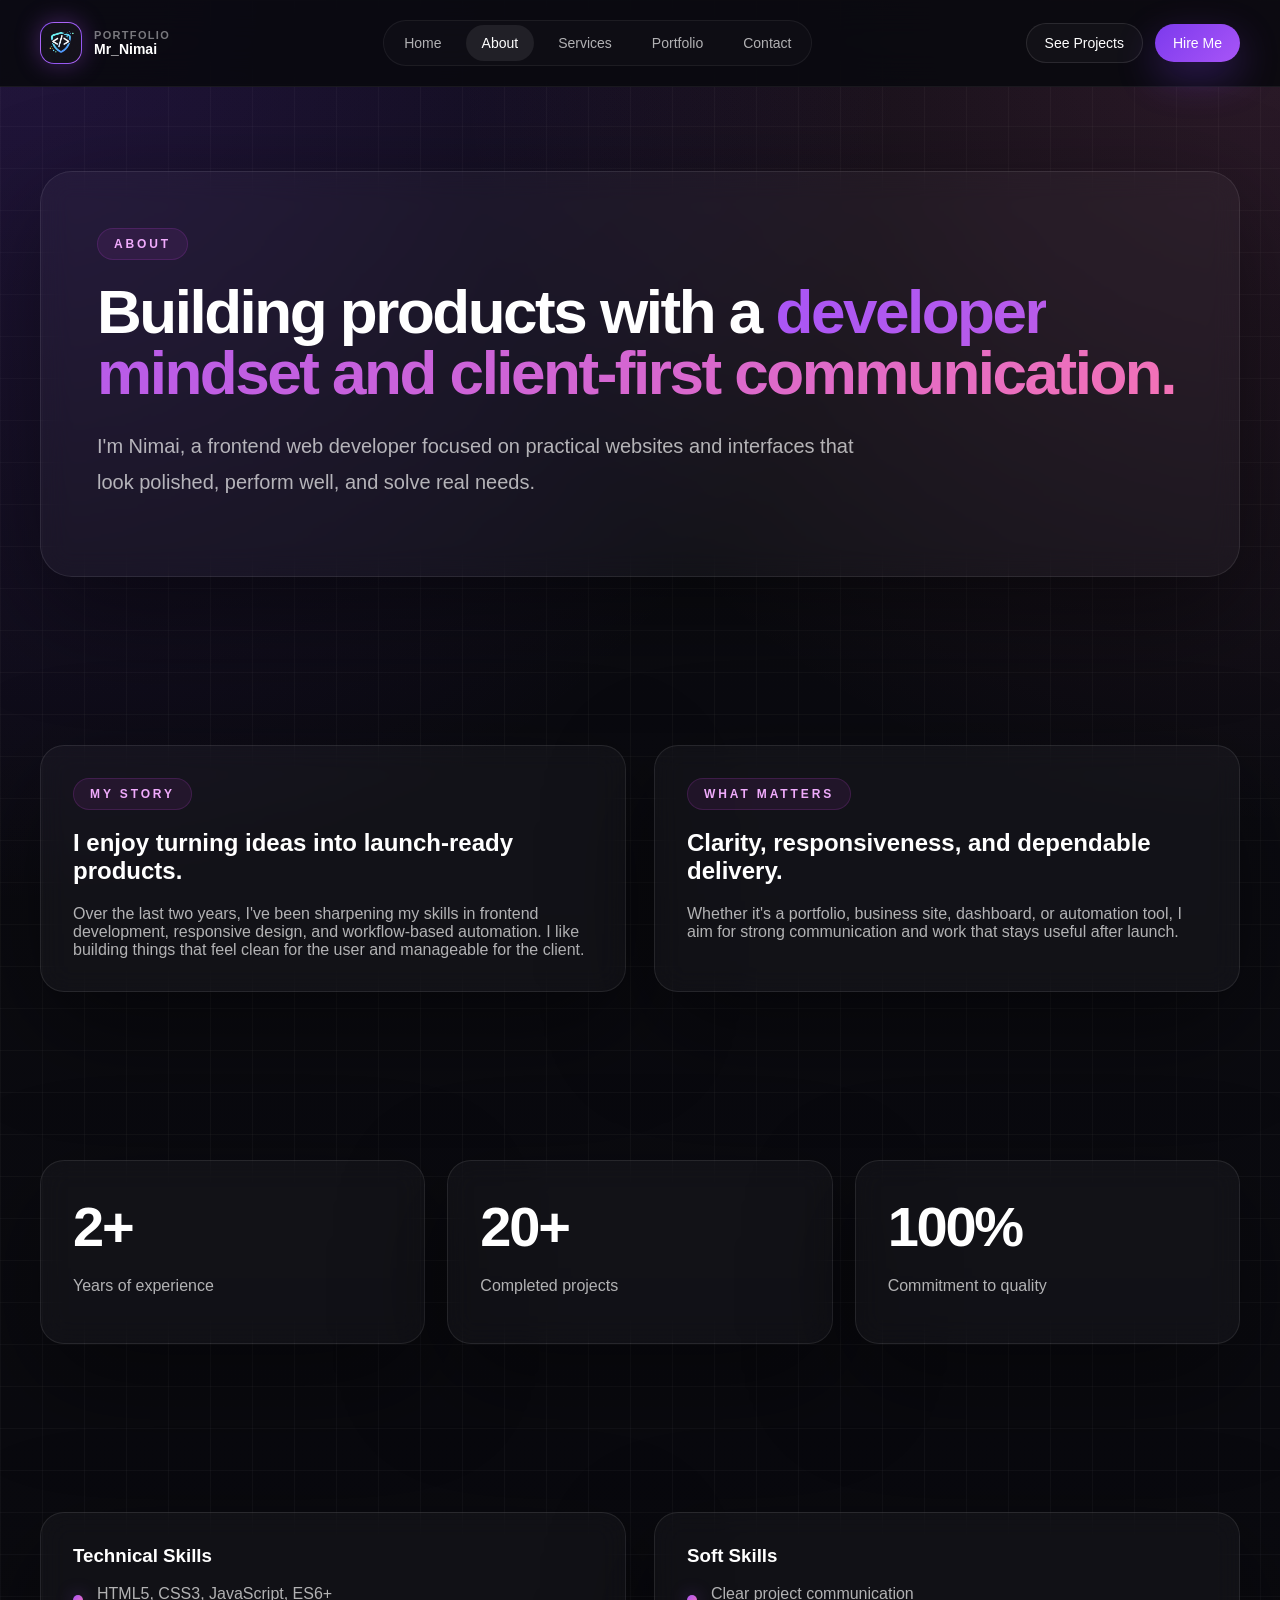
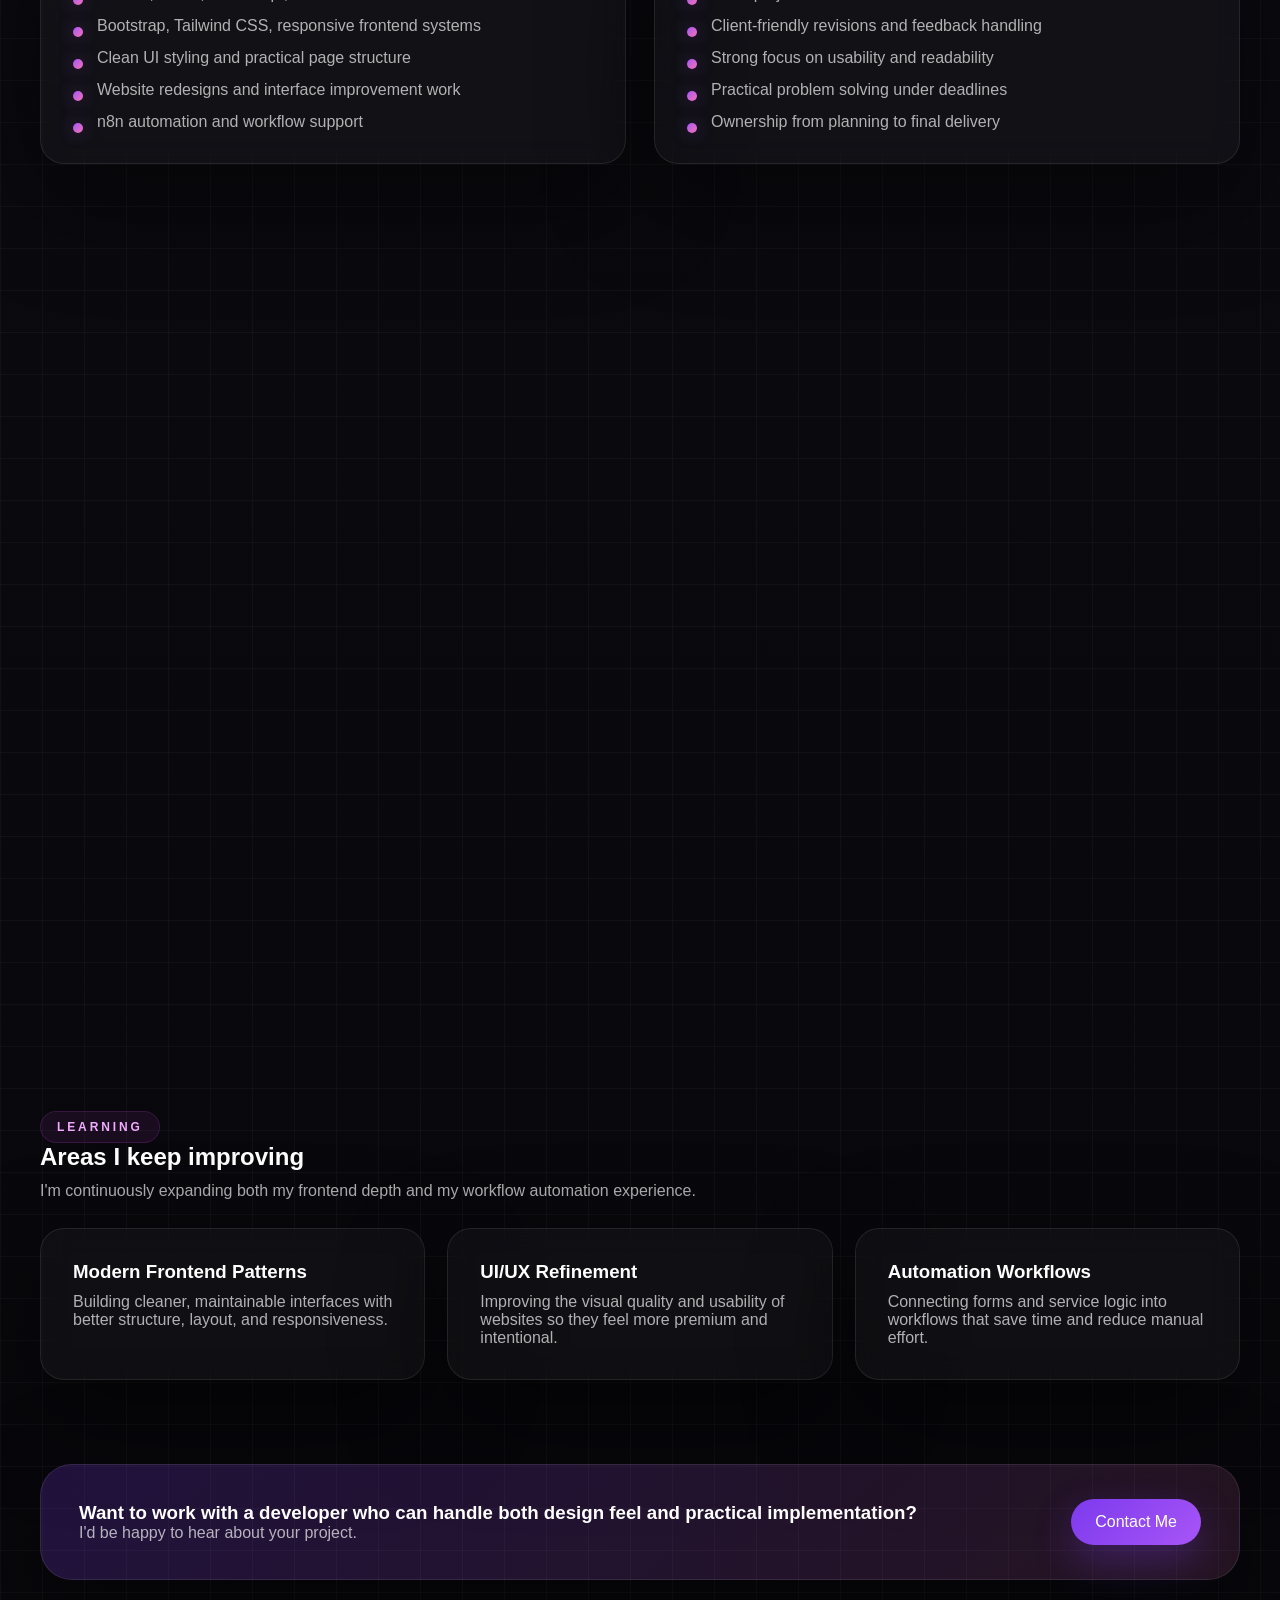
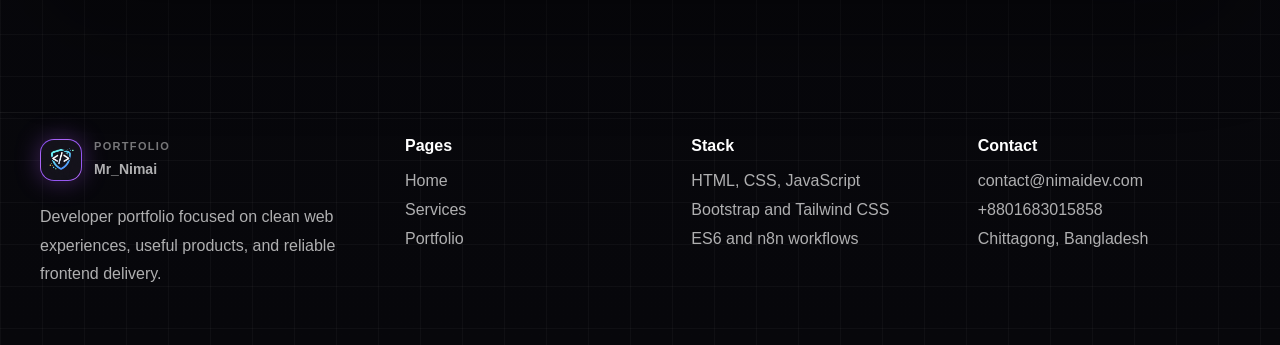
==== about.html @ 8b7a9dd3 "Initial portfolio website" ====
<!DOCTYPE html>
<html lang="en">
<head>
    <meta charset="UTF-8">
    <meta name="viewport" content="width=device-width, initial-scale=1.0">
    <title>About | Nimai Dev</title>
    <link rel="stylesheet" href="style.css">
</head>
<body>
    <header class="site-header" id="siteHeader">
        <div class="container bar">
            <a href="index.html" class="brand">
                <span class="brand-mark"><img src="My Logo.png" alt="Nimai Dev logo"></span>
                <span class="brand-copy"><small>Portfolio</small>Mr_Nimai</span>
            </a>
            <nav class="nav" aria-label="Primary navigation">
                <a href="index.html" class="nav-link">Home</a>
                <a href="about.html" class="nav-link active">About</a>
                <a href="service.html" class="nav-link">Services</a>
                <a href="Portfolio.html" class="nav-link">Portfolio</a>
                <a href="contact.html" class="nav-link">Contact</a>
            </nav>
            <div class="header-actions">
                <a href="Portfolio.html" class="button secondary small">See Projects</a>
                <a href="contact.html" class="button primary small">Hire Me</a>
            </div>
            <button class="mobile-menu-btn" id="mobileMenuBtn" type="button" aria-expanded="false" aria-controls="mobileNavPanel" aria-label="Open navigation">
                <span></span><span></span><span></span>
            </button>
        </div>
        <div class="mobile-nav-panel" id="mobileNavPanel">
            <div class="container mobile-nav-inner">
                <nav class="mobile-nav-links" aria-label="Mobile navigation">
                    <a href="index.html" class="mobile-nav-link">Home</a>
                    <a href="about.html" class="mobile-nav-link active">About</a>
                    <a href="service.html" class="mobile-nav-link">Services</a>
                    <a href="Portfolio.html" class="mobile-nav-link">Portfolio</a>
                    <a href="contact.html" class="mobile-nav-link">Contact</a>
                </nav>
                <div class="mobile-nav-actions">
                    <a href="Portfolio.html" class="button secondary">See Projects</a>
                    <a href="contact.html" class="button primary">Hire Me</a>
                </div>
            </div>
        </div>
    </header>

    <main>
        <section class="section">
            <div class="container">
                <div class="page-shell reveal">
                    <div class="eyebrow">About</div>
                    <h1 class="page-title">Building products with a <span class="gradient-text">developer mindset and client-first communication.</span></h1>
                    <p class="lead">I'm Nimai, a frontend web developer focused on practical websites and interfaces that look polished, perform well, and solve real needs.</p>
                </div>
            </div>
        </section>

        <section class="section">
            <div class="container about-grid">
                <article class="card reveal">
                    <div class="eyebrow">My Story</div>
                    <h2>I enjoy turning ideas into launch-ready products.</h2>
                    <p class="section-copy">Over the last two years, I've been sharpening my skills in frontend development, responsive design, and workflow-based automation. I like building things that feel clean for the user and manageable for the client.</p>
                </article>
                <article class="card reveal">
                    <div class="eyebrow">What Matters</div>
                    <h2>Clarity, responsiveness, and dependable delivery.</h2>
                    <p class="section-copy">Whether it's a portfolio, business site, dashboard, or automation tool, I aim for strong communication and work that stays useful after launch.</p>
                </article>
            </div>
        </section>

        <section class="section">
            <div class="container stats-grid">
                <div class="stat-card reveal">
                    <h3>2+</h3>
                    <p>Years of experience</p>
                </div>
                <div class="stat-card reveal">
                    <h3>20+</h3>
                    <p>Completed projects</p>
                </div>
                <div class="stat-card reveal">
                    <h3>100%</h3>
                    <p>Commitment to quality</p>
                </div>
            </div>
        </section>

        <section class="section">
            <div class="container split-grid">
                <article class="card reveal">
                    <h3>Technical Skills</h3>
                    <ul class="list-check">
                        <li>HTML5, CSS3, JavaScript, ES6+</li>
                        <li>Bootstrap, Tailwind CSS, responsive frontend systems</li>
                        <li>Clean UI styling and practical page structure</li>
                        <li>Website redesigns and interface improvement work</li>
                        <li>n8n automation and workflow support</li>
                    </ul>
                </article>
                <article class="card reveal">
                    <h3>Soft Skills</h3>
                    <ul class="list-check">
                        <li>Clear project communication</li>
                        <li>Client-friendly revisions and feedback handling</li>
                        <li>Strong focus on usability and readability</li>
                        <li>Practical problem solving under deadlines</li>
                        <li>Ownership from planning to final delivery</li>
                    </ul>
                </article>
            </div>
        </section>

        <section class="section">
            <div class="container">
                <div class="section-heading reveal">
                    <div class="eyebrow">Journey</div>
                    <h2>How my work has evolved</h2>
                    <p>I've been steadily growing from website building into more complete frontend work with stronger interface systems and automation support.</p>
                </div>
                <div class="timeline">
                    <article class="timeline-item reveal">
                        <span class="timeline-meta">2024 - Present</span>
                        <h3>Frontend and automation projects</h3>
                        <p>Developing portfolio sites, service pages, dashboards, and n8n-based workflow support with a focus on modern delivery.</p>
                    </article>
                    <article class="timeline-item reveal">
                        <span class="timeline-meta">2023 - 2024</span>
                        <h3>Frontend specialization</h3>
                        <p>Improving UI structure, responsive layouts, and component-driven design while shipping websites for practice and client-facing work.</p>
                    </article>
                    <article class="timeline-item reveal">
                        <span class="timeline-meta">2022 - 2023</span>
                        <h3>Foundation building</h3>
                        <p>Focused on HTML, CSS, JavaScript, and the fundamentals of frontend web development.</p>
                    </article>
                </div>
            </div>
        </section>

        <section class="section">
            <div class="container">
                <div class="section-heading reveal">
                    <div class="eyebrow">Learning</div>
                    <h2>Areas I keep improving</h2>
                    <p>I'm continuously expanding both my frontend depth and my workflow automation experience.</p>
                </div>
                <div class="card-grid">
                    <article class="card reveal"><h3>Modern Frontend Patterns</h3><p>Building cleaner, maintainable interfaces with better structure, layout, and responsiveness.</p></article>
                    <article class="card reveal"><h3>UI/UX Refinement</h3><p>Improving the visual quality and usability of websites so they feel more premium and intentional.</p></article>
                    <article class="card reveal"><h3>Automation Workflows</h3><p>Connecting forms and service logic into workflows that save time and reduce manual effort.</p></article>
                </div>
            </div>
        </section>

        <section class="section cta-strip">
            <div class="container">
                <div class="cta-inner reveal">
                    <div>
                        <h3>Want to work with a developer who can handle both design feel and practical implementation?</h3>
                        <p class="spacer-top">I'd be happy to hear about your project.</p>
                    </div>
                    <a href="contact.html" class="button primary">Contact Me</a>
                </div>
            </div>
        </section>
    </main>

    <footer class="site-footer">
        <div class="container footer-grid">
            <div>
                <a href="index.html" class="brand">
                    <span class="brand-mark"><img src="My Logo.png" alt="Nimai Dev logo"></span>
                    <span class="brand-copy"><small>Portfolio</small>Mr_Nimai</span>
                </a>
                <p class="spacer-top footer-copy">Developer portfolio focused on clean web experiences, useful products, and reliable frontend delivery.</p>
            </div>
            <div>
                <h4>Pages</h4>
                <a href="index.html">Home</a><br>
                <a href="service.html">Services</a><br>
                <a href="Portfolio.html">Portfolio</a>
            </div>
            <div>
                <h4>Stack</h4>
                <span>HTML, CSS, JavaScript</span><br>
                <span>Bootstrap and Tailwind CSS</span><br>
                <span>ES6 and n8n workflows</span>
            </div>
            <div>
                <h4>Contact</h4>
                <a href="mailto:contact@nimaidev.com">contact@nimaidev.com</a><br>
                <a href="tel:+8801683015858">+8801683015858</a><br>
                <span>Chittagong, Bangladesh</span>
            </div>
        </div>
    </footer>

    <script src="script.js"></script>
</body>
</html>
---- style.css ----
:root {
  --bg: #07070b;
  --bg-soft: #0d0d14;
  --panel: rgba(255, 255, 255, 0.03);
  --panel-strong: rgba(255, 255, 255, 0.06);
  --border: rgba(255, 255, 255, 0.09);
  --text: #ffffff;
  --muted: rgba(255, 255, 255, 0.68);
  --muted-2: rgba(255, 255, 255, 0.45);
  --accent-1: #7c3aed;
  --accent-2: #a855f7;
  --accent-3: #f472b6;
  --success: #34d399;
  --warning: #f59e0b;
  --shadow: 0 35px 110px rgba(0, 0, 0, 0.45);
  --radius-lg: 2rem;
  --radius-md: 1.5rem;
  --radius-sm: 1rem;
  --max: 1200px;
}

* {
  box-sizing: border-box;
}

html {
  scroll-behavior: smooth;
  -webkit-text-size-adjust: 100%;
}

body {
  margin: 0;
  min-height: 100vh;
  overflow-x: hidden;
  color: var(--text);
  font-family: "Segoe UI", Tahoma, Geneva, Verdana, sans-serif;
  background-color: var(--bg);
  background-image:
    radial-gradient(circle at top left, rgba(124, 58, 237, 0.2), transparent 24%),
    radial-gradient(circle at top right, rgba(244, 114, 182, 0.14), transparent 22%),
    linear-gradient(rgba(255, 255, 255, 0.03) 1px, transparent 1px),
    linear-gradient(90deg, rgba(255, 255, 255, 0.03) 1px, transparent 1px),
    linear-gradient(180deg, #0c0c12 0%, #07070b 100%);
  background-size: auto, auto, 42px 42px, 42px 42px, auto;
}

a {
  color: inherit;
  text-decoration: none;
}

img {
  display: block;
  max-width: 100%;
}

button,
input,
textarea {
  font: inherit;
}

.container {
  width: min(var(--max), calc(100% - 48px));
  margin: 0 auto;
}

.site-header {
  position: sticky;
  top: 0;
  z-index: 50;
  border-bottom: 1px solid rgba(255, 255, 255, 0.06);
  backdrop-filter: blur(18px);
  background: rgba(9, 9, 15, 0.9);
}

.site-header.scrolled {
  box-shadow: 0 20px 60px rgba(0, 0, 0, 0.35);
}

.bar,
.footer-bar {
  display: flex;
  align-items: center;
  justify-content: space-between;
  gap: 24px;
  padding: 20px 0;
}

.brand {
  display: inline-flex;
  align-items: center;
  gap: 12px;
  min-width: 0;
  font-size: 14px;
  font-weight: 700;
}

.brand-mark {
  width: 42px;
  height: 42px;
  border-radius: 14px;
  overflow: hidden;
  border: 1px solid rgba(255, 255, 255, 0.12);
  background: linear-gradient(135deg, var(--accent-1), var(--accent-2));
  box-shadow: 0 0 24px rgba(168, 85, 247, 0.35);
  flex-shrink: 0;
}

.brand-mark img {
  width: 100%;
  height: 100%;
  object-fit: cover;
}

.brand-copy small {
  display: block;
  color: var(--muted-2);
  font-size: 11px;
  font-weight: 600;
  letter-spacing: 0.12em;
  text-transform: uppercase;
}

.nav {
  display: flex;
  align-items: center;
  gap: 8px;
  padding: 4px;
  border: 1px solid rgba(255, 255, 255, 0.06);
  border-radius: 999px;
  background: rgba(255, 255, 255, 0.02);
}

.nav-link {
  padding: 10px 16px;
  border-radius: 999px;
  color: rgba(255, 255, 255, 0.68);
  font-size: 14px;
  transition: 0.2s ease;
}

.nav-link.active,
.nav-link:hover {
  color: var(--text);
  background: rgba(255, 255, 255, 0.08);
}

.header-actions {
  display: flex;
  align-items: center;
  gap: 12px;
}

.mobile-menu-btn {
  display: none;
  width: 48px;
  height: 48px;
  align-items: center;
  justify-content: center;
  flex-direction: column;
  gap: 5px;
  border: 1px solid rgba(255, 255, 255, 0.1);
  border-radius: 14px;
  background: rgba(255, 255, 255, 0.03);
  color: var(--text);
}

.mobile-menu-btn span {
  width: 18px;
  height: 2px;
  border-radius: 999px;
  background: currentColor;
}

.mobile-nav-panel {
  display: none;
  padding: 0 0 20px;
  border-top: 1px solid rgba(255, 255, 255, 0.06);
}

.mobile-nav-panel.active {
  display: block;
}

.mobile-nav-inner {
  padding-top: 16px;
}

.mobile-nav-links,
.mobile-nav-actions {
  display: grid;
  gap: 12px;
}

.mobile-nav-actions {
  margin-top: 16px;
}

.mobile-nav-link {
  display: block;
  padding: 14px 16px;
  border-radius: 18px;
  border: 1px solid rgba(255, 255, 255, 0.08);
  background: rgba(255, 255, 255, 0.03);
  color: rgba(255, 255, 255, 0.8);
}

.mobile-nav-link.active {
  color: var(--text);
  background: rgba(255, 255, 255, 0.08);
}

.button,
.btn,
button[type="submit"] {
  display: inline-flex;
  align-items: center;
  justify-content: center;
  gap: 8px;
  padding: 14px 24px;
  border: 0;
  border-radius: 999px;
  cursor: pointer;
  transition: 0.2s ease;
}

.button.primary,
.btn-primary {
  color: var(--text);
  background: linear-gradient(135deg, var(--accent-1), var(--accent-2));
  box-shadow: 0 15px 40px rgba(124, 58, 237, 0.32);
}

.button.primary:hover,
.btn-primary:hover {
  filter: brightness(1.08);
}

.button.secondary,
.btn-secondary,
.btn-outline {
  color: var(--text);
  background: rgba(255, 255, 255, 0.03);
  border: 1px solid rgba(255, 255, 255, 0.1);
}

.button.secondary:hover,
.btn-secondary:hover,
.btn-outline:hover {
  background: rgba(255, 255, 255, 0.08);
}

.button.small {
  padding: 11px 18px;
  font-size: 14px;
}

main {
  padding-bottom: 48px;
}

.section {
  padding: 84px 0;
}

.hero-card,
.card,
.feature-card,
.service-card,
.contact-card,
.pricing-card,
.stat-card,
.timeline-item,
.faq-item,
.project-card,
.panel-card,
.skill-badge,
.info-item {
  border: 1px solid var(--border);
  background: var(--panel);
  backdrop-filter: blur(14px);
  box-shadow: var(--shadow);
}

.hero-card,
.page-shell {
  border-radius: var(--radius-lg);
}

.card,
.feature-card,
.service-card,
.contact-card,
.pricing-card,
.stat-card,
.timeline-item,
.faq-item,
.project-card,
.panel-card,
.skill-badge,
.info-item {
  border-radius: var(--radius-md);
}

.hero-card,
.page-shell {
  padding: 56px;
}

.eyebrow {
  display: inline-flex;
  padding: 8px 16px;
  border-radius: 999px;
  border: 1px solid rgba(217, 70, 239, 0.16);
  background: rgba(217, 70, 239, 0.08);
  color: #f0abfc;
  font-size: 12px;
  font-weight: 700;
  letter-spacing: 0.24em;
  text-transform: uppercase;
}

.hero-grid,
.split-grid,
.contact-grid,
.about-grid {
  display: grid;
  gap: 28px;
}

.hero-grid {
  grid-template-columns: minmax(0, 1.3fr) minmax(320px, 0.7fr);
  align-items: center;
}

.split-grid,
.about-grid,
.contact-grid {
  grid-template-columns: repeat(2, minmax(0, 1fr));
}

.grid-3,
.grid-4,
.stats-grid,
.skills-grid,
.services-grid,
.projects-grid,
.card-grid {
  display: grid;
  gap: 22px;
}

.grid-3,
.services-grid,
.projects-grid,
.card-grid {
  grid-template-columns: repeat(3, minmax(0, 1fr));
}

.grid-4,
.skills-grid {
  grid-template-columns: repeat(4, minmax(0, 1fr));
}

.stats-grid {
  grid-template-columns: repeat(3, minmax(0, 1fr));
}

.hero-title,
.page-title {
  margin: 22px 0 0;
  font-size: clamp(42px, 7vw, 78px);
  line-height: 0.98;
  letter-spacing: -0.04em;
}

.page-title {
  font-size: clamp(38px, 6vw, 62px);
}

.gradient-text,
.highlight {
  background: linear-gradient(135deg, var(--accent-2), var(--accent-3));
  -webkit-background-clip: text;
  background-clip: text;
  color: transparent;
}

.lead,
.section-copy,
.muted,
p {
  color: var(--muted);
}

.lead {
  max-width: 760px;
  margin-top: 24px;
  font-size: 20px;
  line-height: 1.8;
}

.hero-actions,
.inline-actions,
.mini-stats,
.filter-buttons,
.social-links,
.project-tags,
.stack-list,
.footer-social {
  display: flex;
  flex-wrap: wrap;
  gap: 12px;
}

.mini-stats {
  margin-top: 28px;
}

.mini-stats span,
.stack-list span,
.project-tags span,
.pill {
  display: inline-flex;
  align-items: center;
  gap: 8px;
  padding: 10px 14px;
  border-radius: 999px;
  border: 1px solid rgba(255, 255, 255, 0.08);
  background: rgba(255, 255, 255, 0.03);
  color: rgba(255, 255, 255, 0.78);
  font-size: 14px;
}

.hero-visual {
  position: relative;
}

.portrait-shell {
  padding: 22px;
}

.portrait-frame {
  aspect-ratio: 4 / 4.5;
  overflow: hidden;
  border-radius: 28px;
  background: linear-gradient(135deg, rgba(124, 58, 237, 0.18), rgba(244, 114, 182, 0.08));
}

.portrait-frame img {
  width: 100%;
  height: 100%;
  object-fit: contain;
}

.floating-card {
  position: absolute;
  right: -12px;
  bottom: 24px;
  width: min(260px, 85%);
  padding: 22px;
}

.floating-card h3,
.section-heading h2,
.card h3,
.feature-card h3,
.service-card h3,
.project-info h3,
.faq-header h3,
.stat-card h3,
.timeline-item h3 {
  margin: 0 0 10px;
  color: var(--text);
  line-height: 1.2;
}

.section-heading {
  max-width: 720px;
  margin-bottom: 28px;
}

.section-heading.center,
.center-shell {
  text-align: center;
  margin-left: auto;
  margin-right: auto;
}

.section-heading p,
.card p,
.feature-card p,
.service-card p,
.contact-card p,
.project-info p,
.timeline-item p,
.faq-content p,
.info-item p,
.footer-copy {
  margin: 0;
}

.feature-card,
.service-card,
.project-card,
.contact-card,
.panel-card,
.info-item {
  padding: 28px;
}

.card,
.pricing-card,
.timeline-item,
.faq-item,
.stat-card {
  padding: 32px;
}

.icon-badge {
  width: 54px;
  height: 54px;
  display: inline-flex;
  align-items: center;
  justify-content: center;
  margin-bottom: 18px;
  border-radius: 18px;
  background: linear-gradient(135deg, rgba(124, 58, 237, 0.25), rgba(244, 114, 182, 0.15));
  color: #f3e8ff;
  font-size: 24px;
  box-shadow: 0 0 28px rgba(168, 85, 247, 0.18);
}

.skills-grid .skill-badge {
  padding: 18px;
  text-align: center;
}

.skill-badge img {
  width: 42px;
  height: 42px;
  object-fit: contain;
  margin: 0 auto 14px;
}

.skill-badge h3 {
  margin: 0;
  font-size: 15px;
}

.list-check,
.list {
  margin: 18px 0 0;
  padding: 0;
  list-style: none;
}

.list-check li,
.list li {
  position: relative;
  margin-top: 14px;
  padding-left: 24px;
  color: var(--muted);
}

.list-check li::before,
.list li::before {
  content: "";
  position: absolute;
  left: 0;
  top: 10px;
  width: 10px;
  height: 10px;
  border-radius: 999px;
  background: linear-gradient(135deg, var(--accent-2), var(--accent-3));
  box-shadow: 0 0 18px rgba(168, 85, 247, 0.4);
}

.stat-card h3 {
  font-size: clamp(34px, 5vw, 56px);
  letter-spacing: -0.04em;
}

.timeline {
  display: grid;
  gap: 20px;
}

.timeline-meta {
  display: inline-block;
  margin-bottom: 12px;
  color: #f0abfc;
  font-size: 13px;
  font-weight: 700;
  letter-spacing: 0.12em;
  text-transform: uppercase;
}

.faq-header {
  display: flex;
  align-items: center;
  justify-content: space-between;
  gap: 16px;
  cursor: pointer;
}

.faq-toggle {
  flex-shrink: 0;
  font-size: 24px;
  color: #f0abfc;
  transition: transform 0.2s ease;
}

.faq-content {
  display: none;
  padding-top: 16px;
}

.faq-item.active .faq-content {
  display: block;
}

.faq-item.active .faq-toggle {
  transform: rotate(45deg);
}

.contact-form {
  display: grid;
  gap: 16px;
}

.form-group {
  display: grid;
  gap: 8px;
}

.form-group label {
  color: rgba(255, 255, 255, 0.9);
  font-size: 14px;
  font-weight: 600;
}

.form-group input,
.form-group textarea {
  width: 100%;
  padding: 16px 18px;
  border: 1px solid rgba(255, 255, 255, 0.1);
  border-radius: 18px;
  color: var(--text);
  background: rgba(255, 255, 255, 0.03);
  outline: none;
}

.form-group input:focus,
.form-group textarea:focus {
  border-color: rgba(168, 85, 247, 0.8);
  box-shadow: 0 0 0 3px rgba(168, 85, 247, 0.15);
}

.filter-buttons {
  justify-content: center;
}

.filter-btn {
  padding: 12px 18px;
  border-radius: 999px;
  border: 1px solid rgba(255, 255, 255, 0.08);
  background: rgba(255, 255, 255, 0.03);
  color: rgba(255, 255, 255, 0.72);
}

.filter-btn.active,
.filter-btn:hover {
  color: var(--text);
  background: rgba(255, 255, 255, 0.08);
}

.project-card {
  overflow: hidden;
  padding: 0;
}

.project-card.hidden {
  display: none;
}

.project-image {
  position: relative;
  height: 220px;
  overflow: hidden;
  background: linear-gradient(135deg, rgba(124, 58, 237, 0.35), rgba(59, 130, 246, 0.18));
}

.project-image img {
  width: 100%;
  height: 100%;
  object-fit: cover;
  transition: transform 0.35s ease;
}

.project-card:hover .project-image img {
  transform: scale(1.04);
}

.project-overlay {
  position: absolute;
  inset: 0;
  display: flex;
  align-items: end;
  padding: 20px;
  background: linear-gradient(180deg, transparent, rgba(0, 0, 0, 0.72));
}

.project-info {
  padding: 24px;
}

.project-tags {
  margin-top: 18px;
}

.page-shell {
  border: 1px solid var(--border);
  background: var(--panel);
  backdrop-filter: blur(14px);
  box-shadow: var(--shadow);
}

.cta-strip {
  padding-top: 0;
}

.cta-inner {
  display: flex;
  align-items: center;
  justify-content: space-between;
  gap: 24px;
  padding: 34px 38px;
  border-radius: var(--radius-lg);
  border: 1px solid var(--border);
  background: linear-gradient(135deg, rgba(124, 58, 237, 0.22), rgba(244, 114, 182, 0.12));
  box-shadow: var(--shadow);
}

.cta-inner h3,
.cta-inner p {
  margin: 0;
}

.site-footer {
  padding: 24px 0 56px;
  border-top: 1px solid rgba(255, 255, 255, 0.06);
}

.footer-grid {
  display: grid;
  grid-template-columns: 1.3fr repeat(3, minmax(0, 1fr));
  gap: 24px;
}

.site-footer h4 {
  margin: 0 0 12px;
}

.site-footer a,
.site-footer span,
.site-footer p {
  color: var(--muted);
  line-height: 1.8;
}

.spacer-top {
  margin-top: 18px;
}

.text-center {
  text-align: center;
}

.reveal {
  opacity: 0;
  transform: translateY(18px);
  transition: opacity 0.5s ease, transform 0.5s ease;
}

.reveal.visible {
  opacity: 1;
  transform: translateY(0);
}

/* Legacy compatibility for admin and older portfolio pages */
.header {
  position: sticky;
  top: 0;
  z-index: 50;
  border-bottom: 1px solid rgba(255, 255, 255, 0.06);
  backdrop-filter: blur(18px);
  background: rgba(9, 9, 15, 0.9);
}

.navbar {
  padding: 20px 0;
}

.nav-wrapper {
  display: flex;
  align-items: center;
  justify-content: space-between;
  gap: 24px;
}

.logo {
  display: inline-flex;
  align-items: center;
  gap: 12px;
  color: var(--text);
  font-size: 14px;
  font-weight: 700;
}

.logo-icon img {
  width: 42px;
  height: 42px;
  border-radius: 14px;
  object-fit: cover;
  border: 1px solid rgba(255, 255, 255, 0.12);
  background: linear-gradient(135deg, var(--accent-1), var(--accent-2));
}

.nav-menu {
  display: flex;
  align-items: center;
  gap: 8px;
  padding: 4px;
  border: 1px solid rgba(255, 255, 255, 0.06);
  border-radius: 999px;
  background: rgba(255, 255, 255, 0.02);
}

.page-header {
  padding: 84px 0 40px;
}

.page-header-content {
  width: min(var(--max), calc(100% - 48px));
  margin: 0 auto;
  padding: 44px;
  border: 1px solid var(--border);
  border-radius: var(--radius-lg);
  background: var(--panel);
  backdrop-filter: blur(14px);
  box-shadow: var(--shadow);
}

.footer {
  padding: 24px 0 56px;
  border-top: 1px solid rgba(255, 255, 255, 0.06);
}

.footer-content {
  width: min(var(--max), calc(100% - 48px));
  margin: 0 auto;
  display: grid;
  grid-template-columns: repeat(4, minmax(0, 1fr));
  gap: 24px;
}

.footer-section h3,
.footer-section h4 {
  margin: 0 0 12px;
  color: var(--text);
}

.footer-section p,
.footer-section a,
.footer-section li {
  color: var(--muted);
}

.footer-section ul {
  margin: 0;
  padding: 0;
  list-style: none;
}

@media (max-width: 1080px) {
  .hero-grid,
  .split-grid,
  .about-grid,
  .contact-grid,
  .grid-3,
  .grid-4,
  .stats-grid,
  .skills-grid,
  .services-grid,
  .projects-grid,
  .card-grid,
  .footer-grid {
    grid-template-columns: repeat(2, minmax(0, 1fr));
  }

  .footer-grid {
    grid-template-columns: repeat(2, minmax(0, 1fr));
  }

  .footer-content {
    grid-template-columns: repeat(2, minmax(0, 1fr));
  }
}

@media (max-width: 860px) {
  .nav,
  .header-actions {
    display: none;
  }

  .mobile-menu-btn {
    display: inline-flex;
  }

  .nav-menu {
    display: none;
  }

  .nav-menu.active {
    display: grid;
    position: absolute;
    top: calc(100% + 12px);
    right: 24px;
    left: 24px;
    padding: 16px;
    border-radius: 24px;
    background: rgba(9, 9, 15, 0.96);
  }

  .hero-card,
  .page-shell {
    padding: 32px;
  }

  .hero-grid,
  .split-grid,
  .about-grid,
  .contact-grid,
  .grid-3,
  .grid-4,
  .stats-grid,
  .skills-grid,
  .services-grid,
  .projects-grid,
  .card-grid,
  .footer-grid {
    grid-template-columns: 1fr;
  }

  .footer-content {
    grid-template-columns: 1fr;
    width: min(var(--max), calc(100% - 28px));
  }

  .floating-card {
    position: static;
    width: 100%;
    margin-top: 18px;
  }

  .cta-inner {
    flex-direction: column;
    align-items: flex-start;
  }
}

@media (max-width: 560px) {
  .container {
    width: min(var(--max), calc(100% - 28px));
  }

  .section {
    padding: 68px 0;
  }

  .hero-card,
  .page-shell,
  .card,
  .feature-card,
  .service-card,
  .contact-card,
  .pricing-card,
  .stat-card,
  .timeline-item,
  .faq-item,
  .panel-card,
  .info-item {
    padding: 24px;
  }

  .hero-title,
  .page-title {
    letter-spacing: -0.03em;
  }

  .lead {
    font-size: 18px;
  }

  .button,
  .btn,
  button[type="submit"] {
    width: 100%;
  }

  .hero-actions,
  .inline-actions,
  .social-links,
  .filter-buttons {
    flex-direction: column;
  }
}
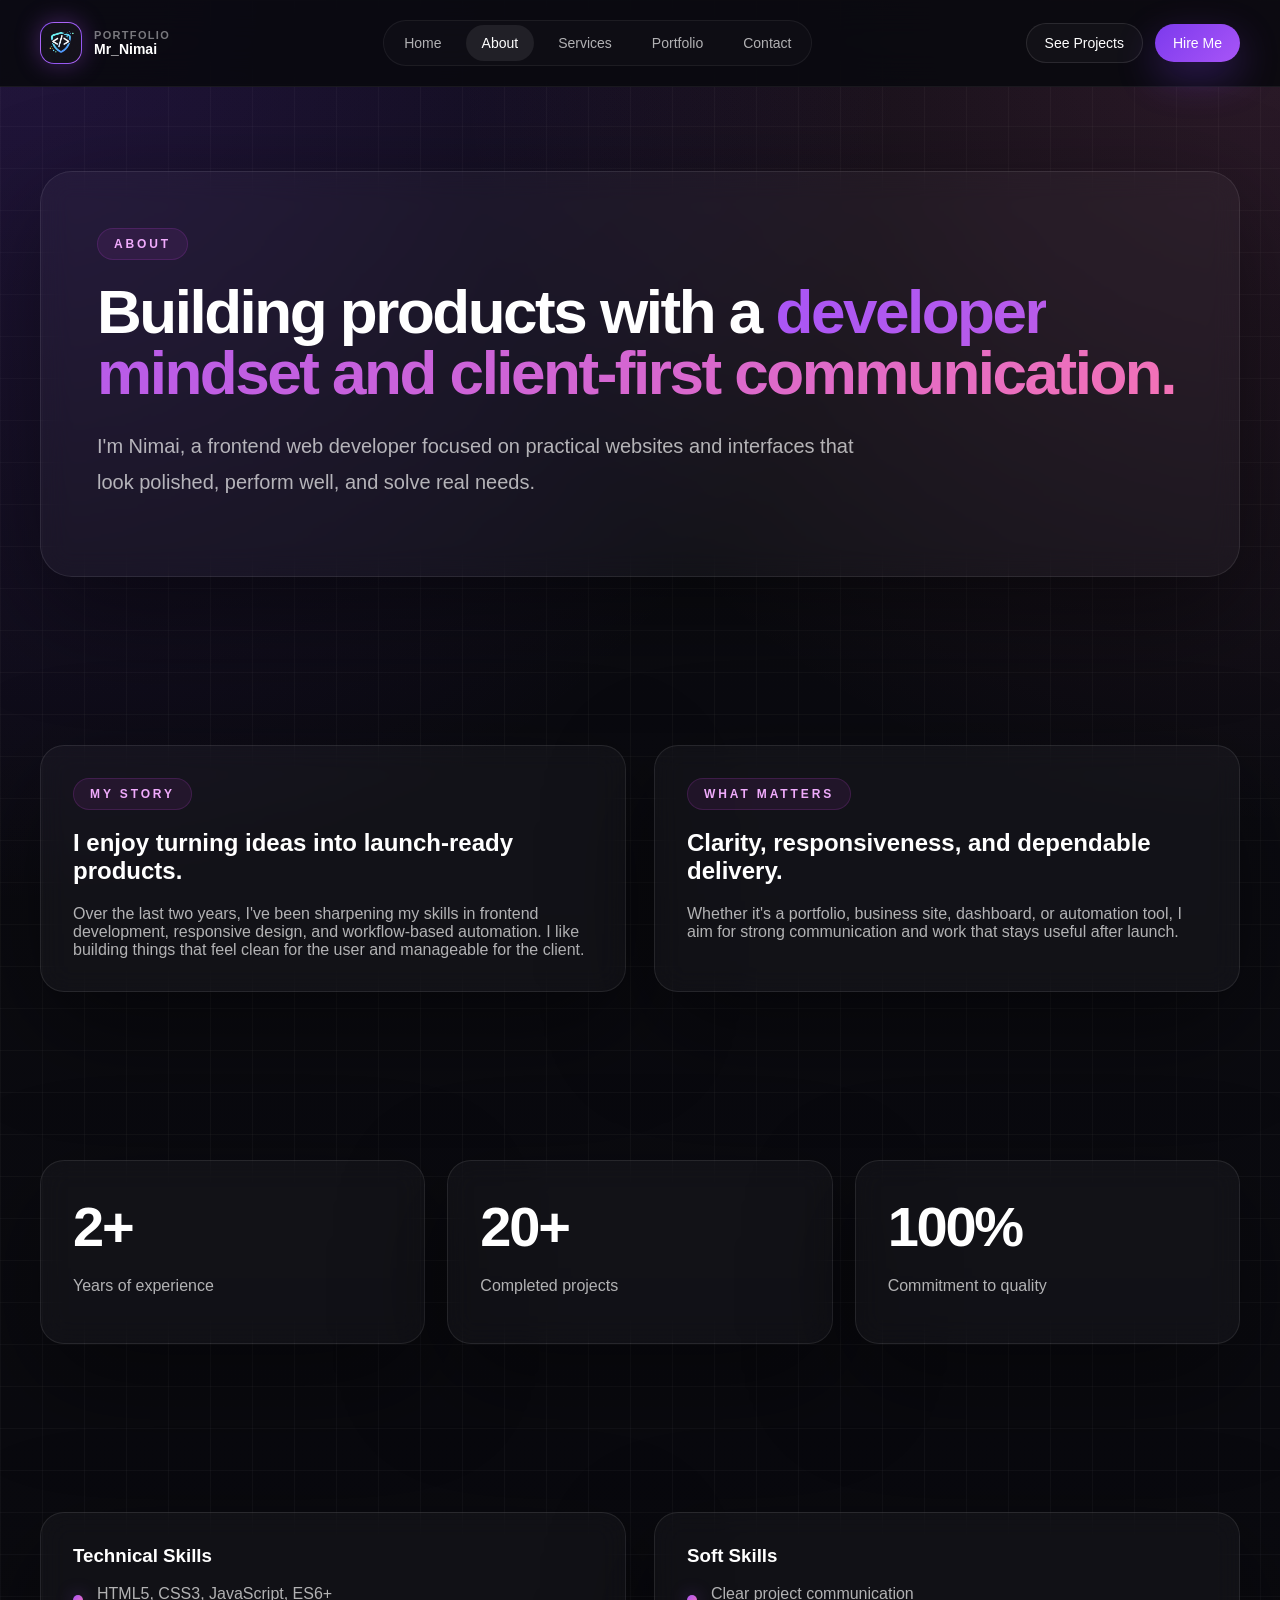
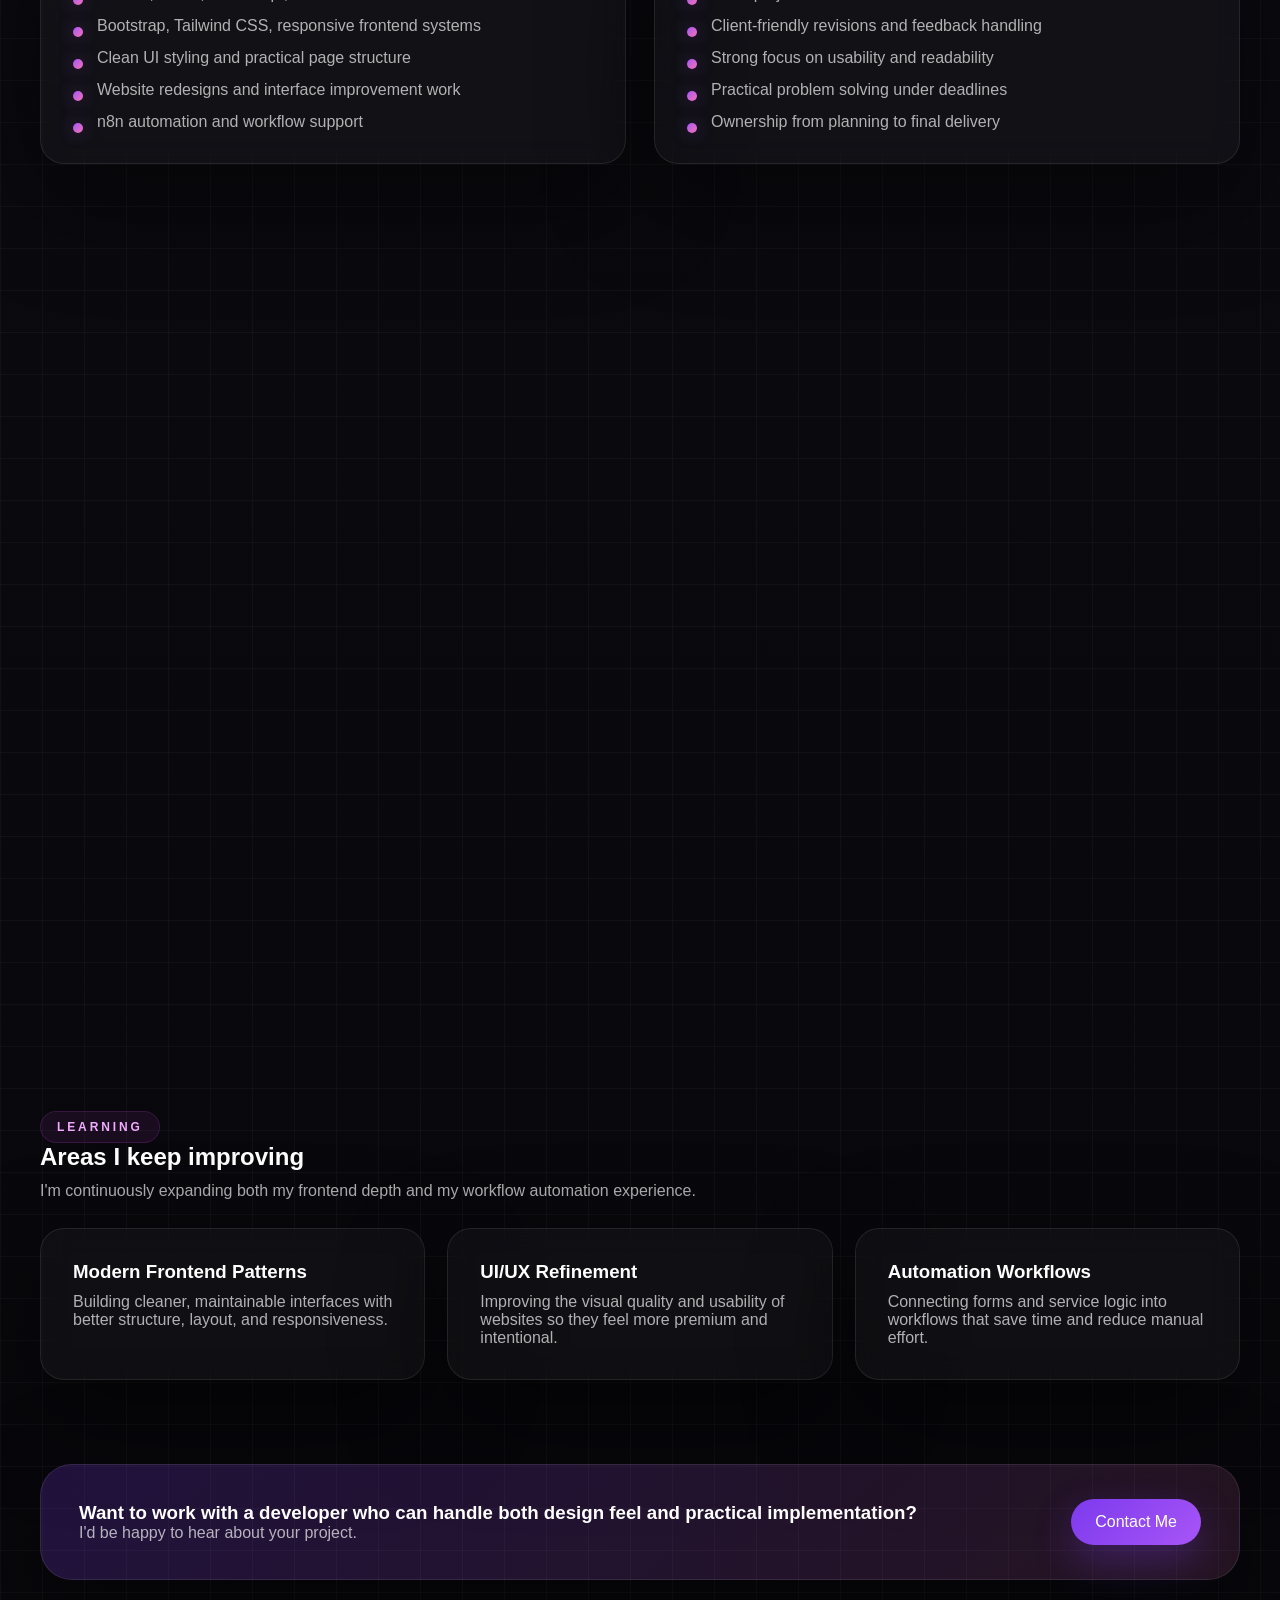
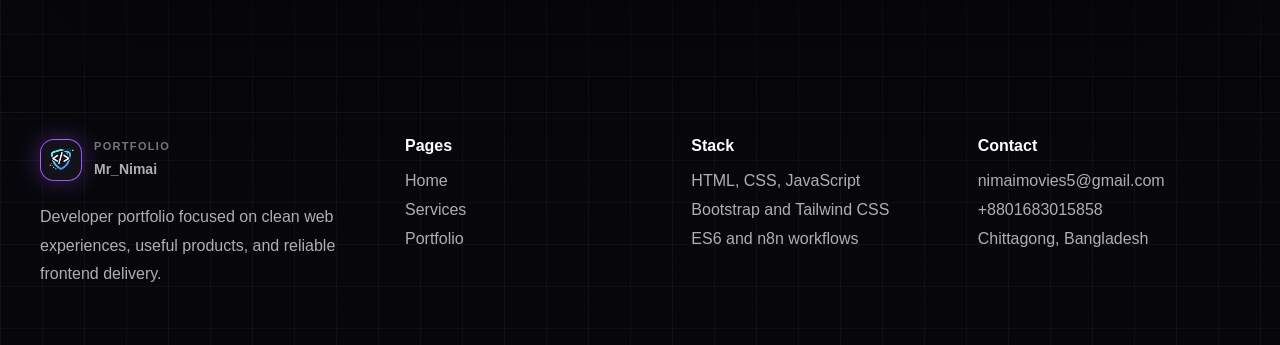
==== commit 9b9371d8: "Update contact email" ====
--- a/about.html
+++ b/about.html
@@ -191,7 +191,7 @@
             </div>
             <div>
                 <h4>Contact</h4>
-                <a href="mailto:contact@nimaidev.com">contact@nimaidev.com</a><br>
+                <a href="mailto:nimaimovies5@gmail.com">nimaimovies5@gmail.com</a><br>
                 <a href="tel:+8801683015858">+8801683015858</a><br>
                 <span>Chittagong, Bangladesh</span>
             </div>
